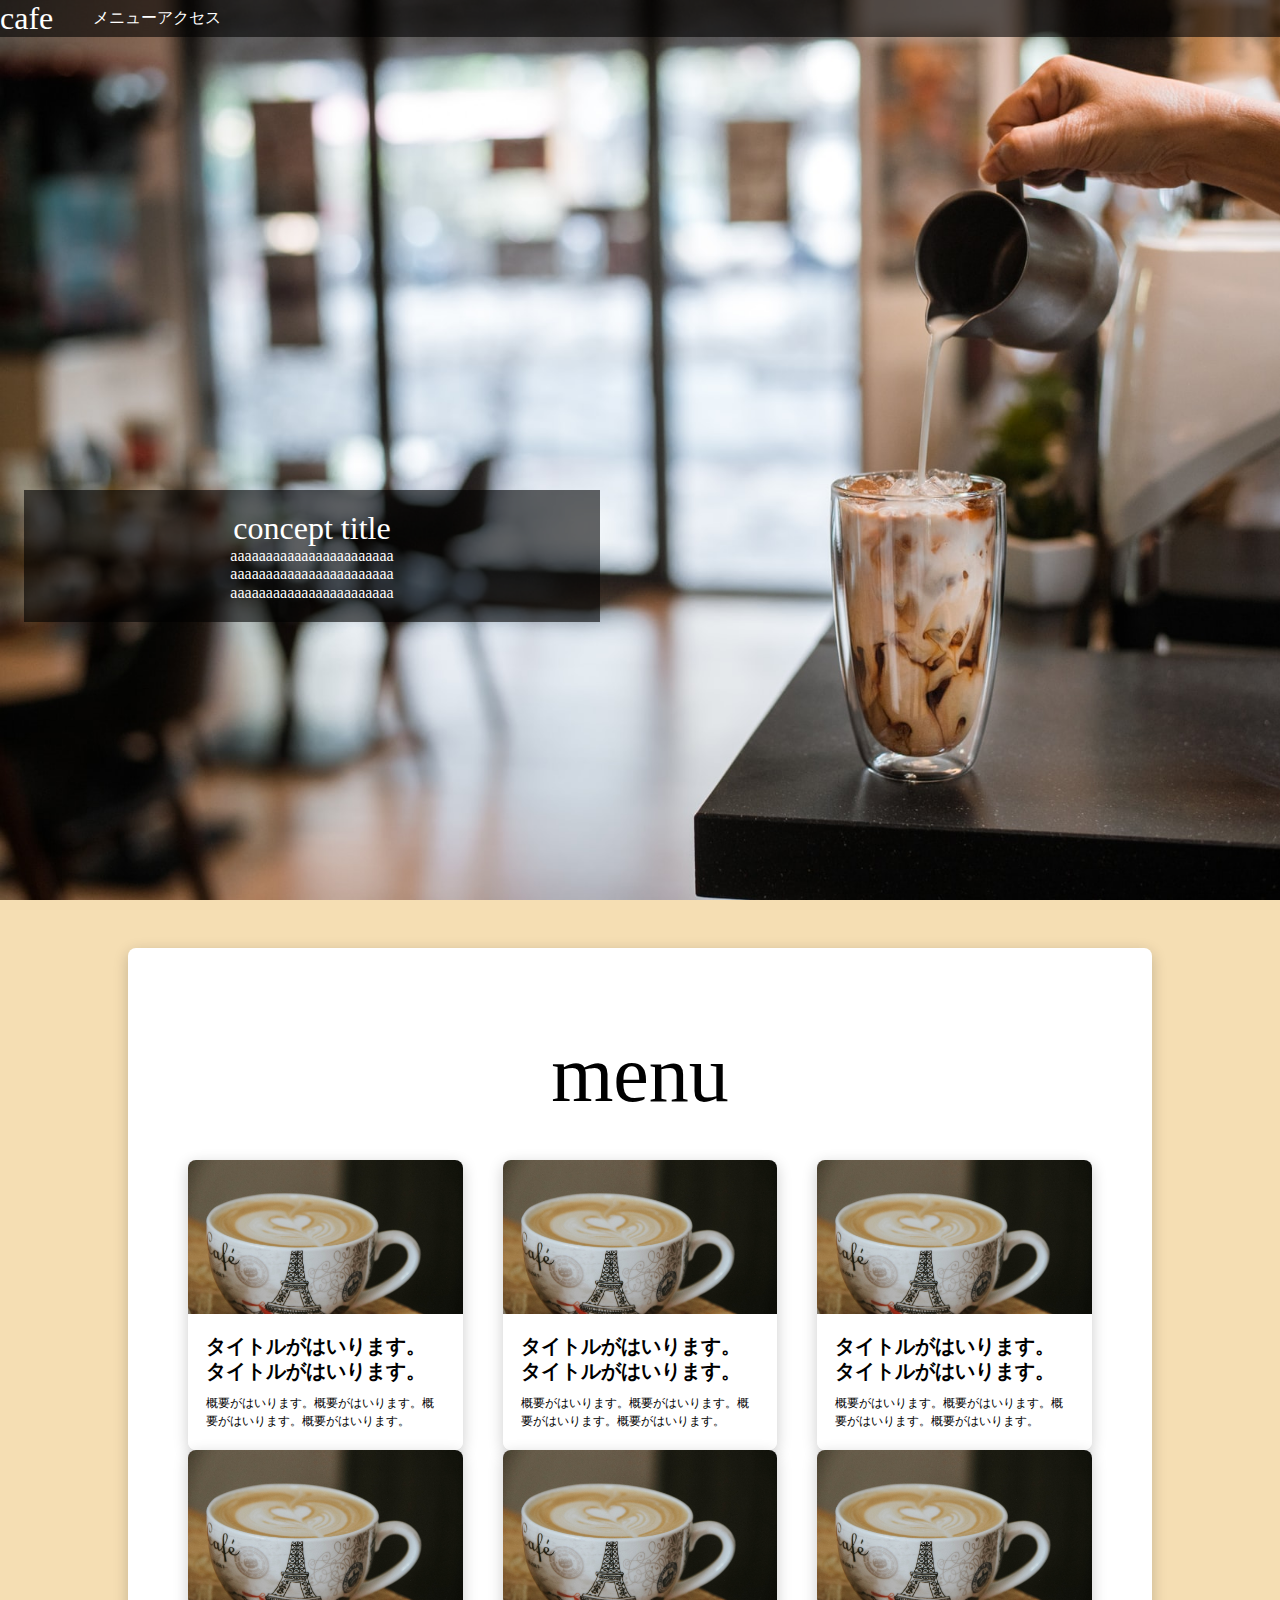
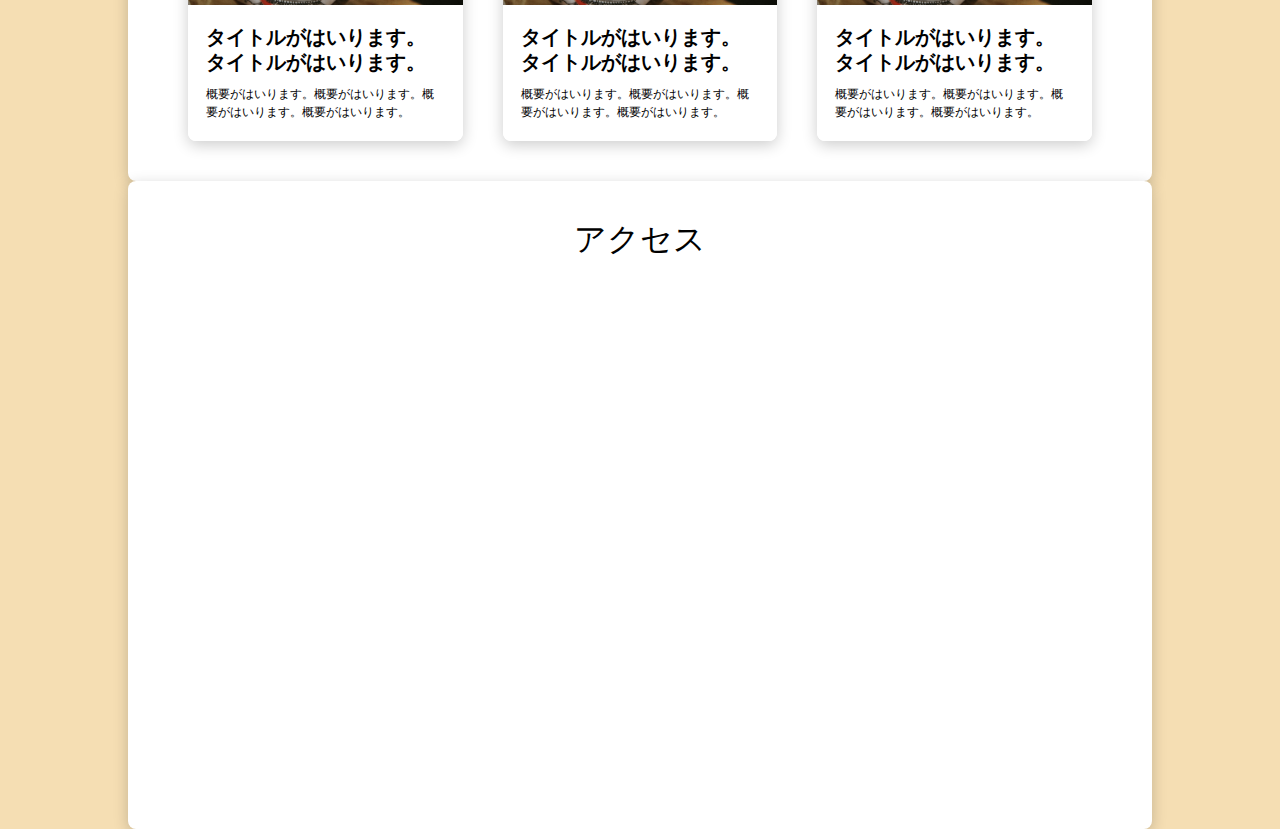
==== index.html @ 661baf91 "Add files via upload" ====
<!DOCTYPE html>
<html lang="ja">
<head>
    <meta charset="UTF-8">
    <meta http-equiv="X-UA-Compatible" content="IE=edge">
    <meta name="viewport" content="width=device-width, initial-scale=1.0">
    <link href="css\destyle.css" rel="stylesheet">
    <link href="css\style.css" rel="stylesheet">
    <title>cafe</title>
</head>
<body>
    <header>
        <h1>cafe</h1>
        <nav>
            <ul>
                <li><a href="#">メニュー</a></li>
                <li><a href="#">アクセス</a></li>
            </ul>
        </nav>
    </header>
    <nav></nav>
    <main>
        <section>        
            <div class="concept">
                <div class="concept__message">
                    <h2>concept title</h2>
                    <p>
                        aaaaaaaaaaaaaaaaaaaaaaa<br>
                        aaaaaaaaaaaaaaaaaaaaaaa<br>
                        aaaaaaaaaaaaaaaaaaaaaaa<br>
                    </p>
                </div>
            </div>
        </section>
        <section>
            <div class="menu">
                <h2>menu</h2>
                <div class="card">
                    <div class="card__list">
                        <div class="card__imgframe"></div>
                        <div class="card__textbox">
                            <div class="card__titletext">
                                タイトルがはいります。タイトルがはいります。
                            </div>
                            <div class="card__overviewtext">
                                概要がはいります。概要がはいります。概要がはいります。概要がはいります。
                            </div>
                        </div>
                    </div>
                    <div class="card__list">
                        <div class="card__imgframe"></div>
                        <div class="card__textbox">
                            <div class="card__titletext">
                                タイトルがはいります。タイトルがはいります。
                            </div>
                            <div class="card__overviewtext">
                                概要がはいります。概要がはいります。概要がはいります。概要がはいります。
                            </div>
                        </div>
                    </div>
                    <div class="card__list">
                        <div class="card__imgframe"></div>
                        <div class="card__textbox">
                            <div class="card__titletext">
                                タイトルがはいります。タイトルがはいります。
                            </div>
                            <div class="card__overviewtext">
                                概要がはいります。概要がはいります。概要がはいります。概要がはいります。
                            </div>
                        </div>
                    </div>
                    <div class="card__list">
                        <div class="card__imgframe"></div>
                        <div class="card__textbox">
                            <div class="card__titletext">
                                タイトルがはいります。タイトルがはいります。
                            </div>
                            <div class="card__overviewtext">
                                概要がはいります。概要がはいります。概要がはいります。概要がはいります。
                            </div>
                        </div>
                    </div>
                    <div class="card__list">
                        <div class="card__imgframe"></div>
                        <div class="card__textbox">
                            <div class="card__titletext">
                                タイトルがはいります。タイトルがはいります。
                            </div>
                            <div class="card__overviewtext">
                                概要がはいります。概要がはいります。概要がはいります。概要がはいります。
                            </div>
                        </div>
                    </div>
                    <div class="card__list">
                        <div class="card__imgframe"></div>
                        <div class="card__textbox">
                            <div class="card__titletext">
                                タイトルがはいります。タイトルがはいります。
                            </div>
                            <div class="card__overviewtext">
                                概要がはいります。概要がはいります。概要がはいります。概要がはいります。
                            </div>
                        </div>
                    </div>
                </div>
            </div>
        </section>
        <section>
            <div class="accsess">
                <h3>アクセス</h3>
                <div class="gmap">
                    <iframe src="https://www.google.com/maps/embed?pb=!1m18!1m12!1m3!1d31191.388119615473!2d135.78455340706674!3d34.740707335884814!2m3!1f0!2f0!3f0!3m2!1i1024!2i768!4f13.1!3m3!1m2!1s0x60013d51a88e0e37%3A0x4a9f90a00af54afe!2z5bGx5Z-O5pyo5rSl6YO15L6_5bGA!5e0!3m2!1sja!2sjp!4v1641148025998!5m2!1sja!2sjp" width="100%" height="450" style="border:0;" allowfullscreen="" loading="lazy"></iframe>
                </div>
            </div>
        </section>
    </main>
    <aside></aside>
    <footer></footer>
</body>
</html>
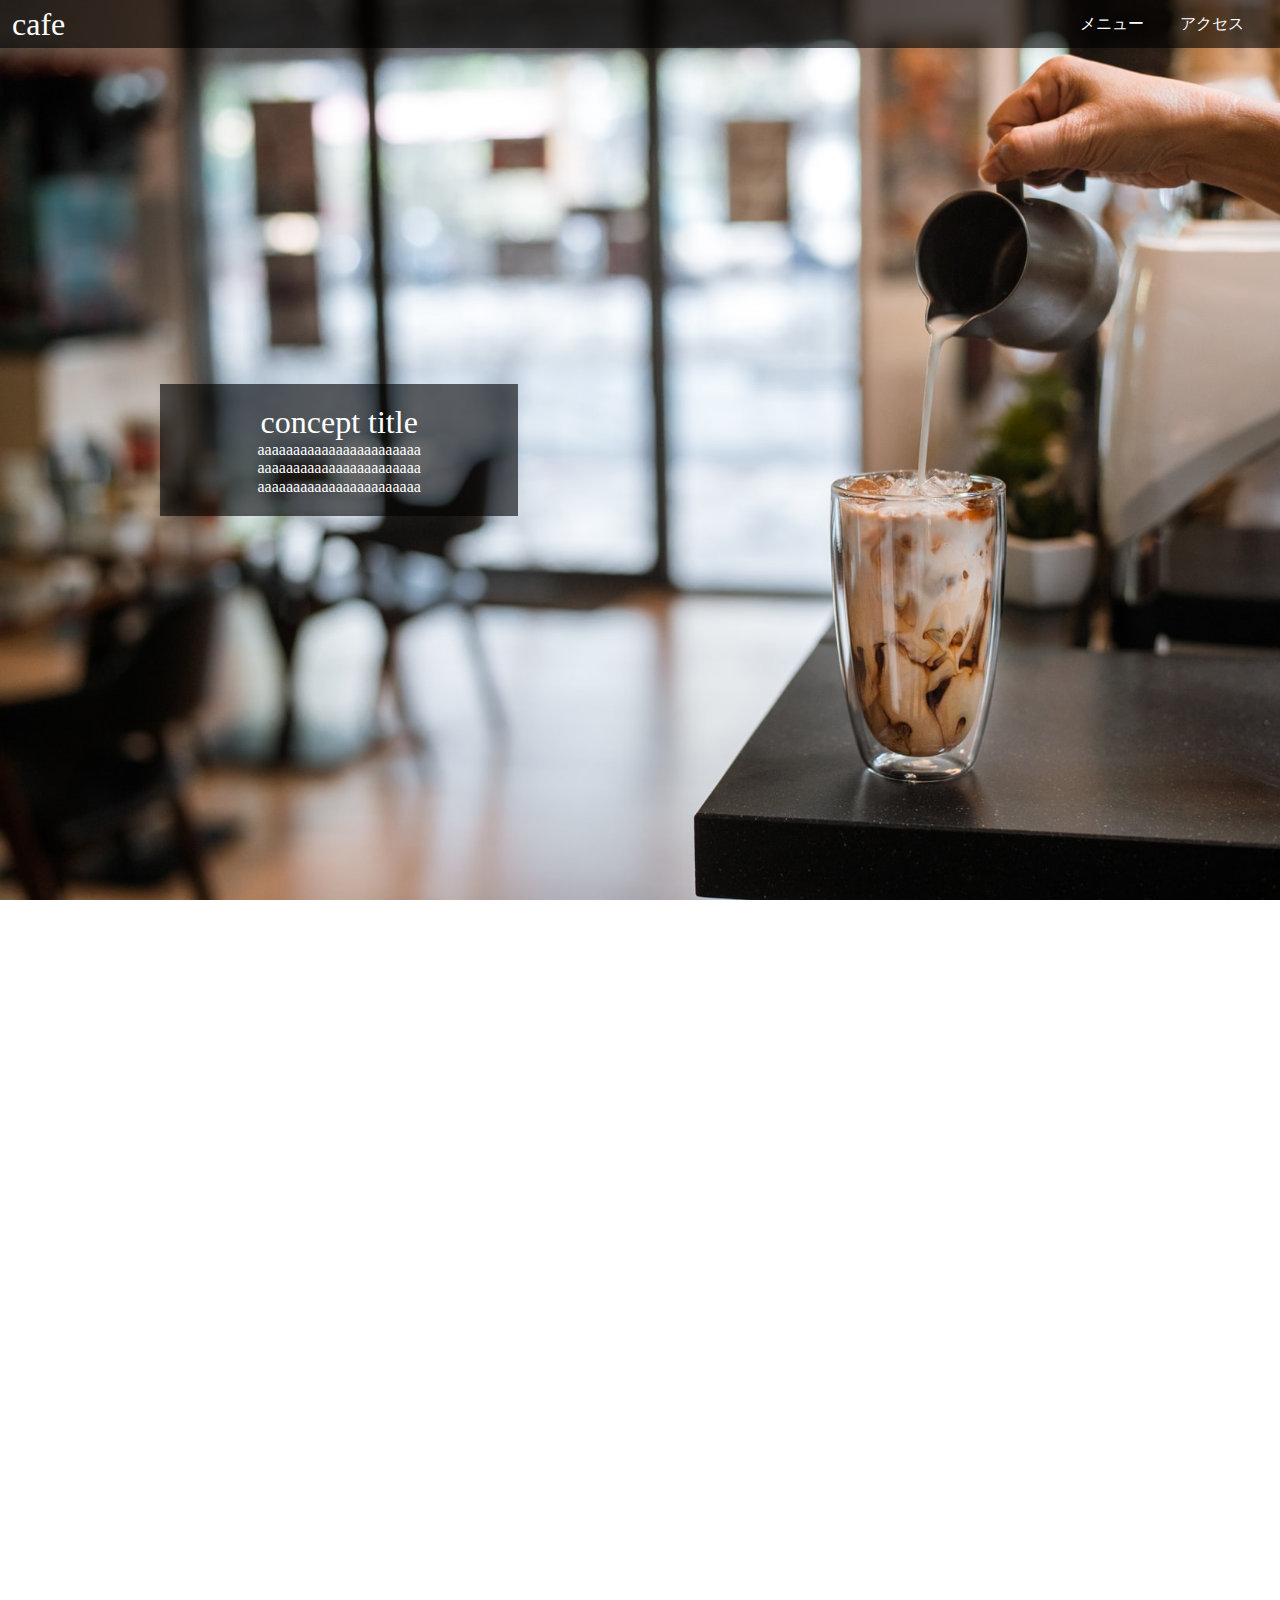
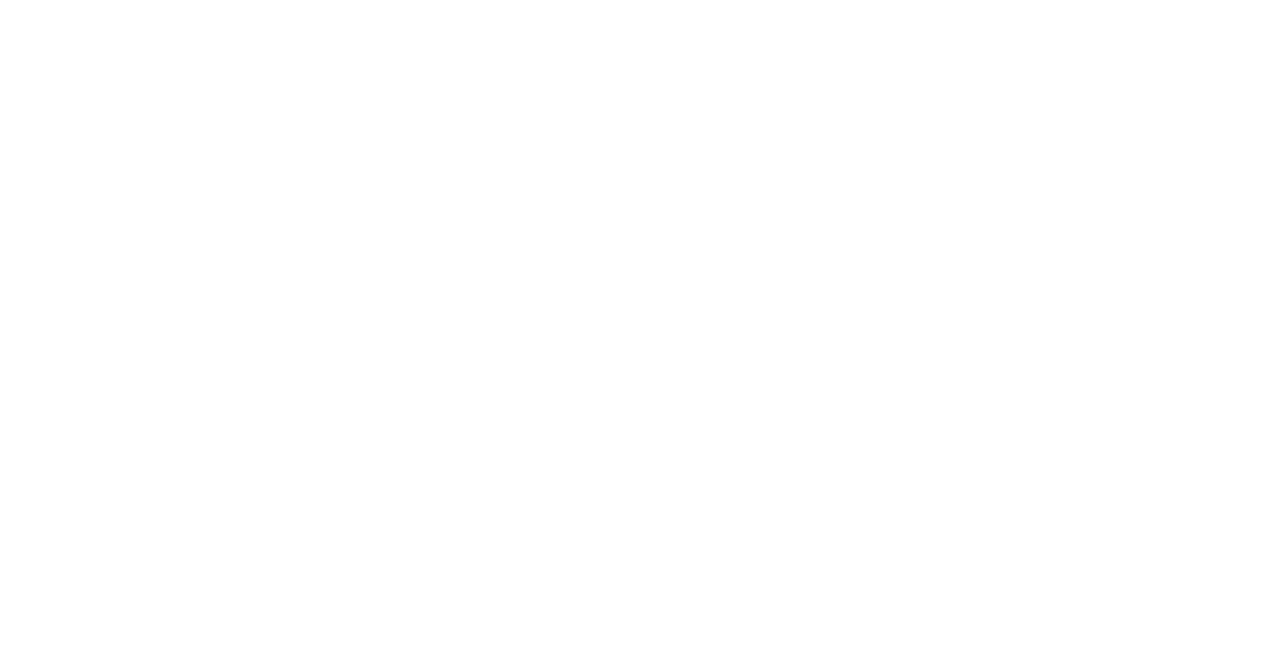
==== commit affd7e45: "Add files via upload" ====
--- a/index.html
+++ b/index.html
@@ -6,6 +6,8 @@
     <meta name="viewport" content="width=device-width, initial-scale=1.0">
     <link href="css\destyle.css" rel="stylesheet">
     <link href="css\style.css" rel="stylesheet">
+    <script type="text/javascript" src="./js/jquery.js"></script>
+    <script type="text/javascript" src="./js/jquery.inview.min.js"></script>
     <title>cafe</title>
 </head>
 <body>
@@ -22,7 +24,7 @@
     <main>
         <section>        
             <div class="concept">
-                <div class="concept__message">
+                <div class="concept__message fadeIn">
                     <h2>concept title</h2>
                     <p>
                         aaaaaaaaaaaaaaaaaaaaaaa<br>
@@ -33,8 +35,8 @@
             </div>
         </section>
         <section>
-            <div class="menu">
-                <h2>menu</h2>
+            <div class="menu fadeIn">
+                <h2>メニュー</h2>
                 <div class="card">
                     <div class="card__list">
                         <div class="card__imgframe"></div>
@@ -43,7 +45,7 @@
                                 タイトルがはいります。タイトルがはいります。
                             </div>
                             <div class="card__overviewtext">
-                                概要がはいります。概要がはいります。概要がはいります。概要がはいります。
+                                概要がはいります。概要がはいります。概要がはいります。
                             </div>
                         </div>
                     </div>
@@ -54,7 +56,7 @@
                                 タイトルがはいります。タイトルがはいります。
                             </div>
                             <div class="card__overviewtext">
-                                概要がはいります。概要がはいります。概要がはいります。概要がはいります。
+                                概要がはいります。概要がはいります。概要がはいります。
                             </div>
                         </div>
                     </div>
@@ -65,7 +67,7 @@
                                 タイトルがはいります。タイトルがはいります。
                             </div>
                             <div class="card__overviewtext">
-                                概要がはいります。概要がはいります。概要がはいります。概要がはいります。
+                                概要がはいります。概要がはいります。概要がはいります。
                             </div>
                         </div>
                     </div>
@@ -76,7 +78,7 @@
                                 タイトルがはいります。タイトルがはいります。
                             </div>
                             <div class="card__overviewtext">
-                                概要がはいります。概要がはいります。概要がはいります。概要がはいります。
+                                概要がはいります。概要がはいります。概要がはいります。
                             </div>
                         </div>
                     </div>
@@ -87,7 +89,7 @@
                                 タイトルがはいります。タイトルがはいります。
                             </div>
                             <div class="card__overviewtext">
-                                概要がはいります。概要がはいります。概要がはいります。概要がはいります。
+                                概要がはいります。概要がはいります。概要がはいります。
                             </div>
                         </div>
                     </div>
@@ -98,7 +100,7 @@
                                 タイトルがはいります。タイトルがはいります。
                             </div>
                             <div class="card__overviewtext">
-                                概要がはいります。概要がはいります。概要がはいります。概要がはいります。
+                                概要がはいります。概要がはいります。概要がはいります。
                             </div>
                         </div>
                     </div>
@@ -106,15 +108,25 @@
             </div>
         </section>
         <section>
-            <div class="accsess">
+            <div class="access fadeIn">
                 <h3>アクセス</h3>
-                <div class="gmap">
-                    <iframe src="https://www.google.com/maps/embed?pb=!1m18!1m12!1m3!1d31191.388119615473!2d135.78455340706674!3d34.740707335884814!2m3!1f0!2f0!3f0!3m2!1i1024!2i768!4f13.1!3m3!1m2!1s0x60013d51a88e0e37%3A0x4a9f90a00af54afe!2z5bGx5Z-O5pyo5rSl6YO15L6_5bGA!5e0!3m2!1sja!2sjp!4v1641148025998!5m2!1sja!2sjp" width="100%" height="450" style="border:0;" allowfullscreen="" loading="lazy"></iframe>
+                <div class="access__contents">
+                    <div class="access__text">
+                        <p>
+                            jyuusyo <br>
+                            080-0000-0000 <br>
+                            mell <br>
+                            定休日(土・日)10:00
+                        </p>
+                    </div>
+                    <div class="gmap">
+                        <iframe src="https://www.google.com/maps/embed?pb=!1m18!1m12!1m3!1d31191.388119615473!2d135.78455340706674!3d34.740707335884814!2m3!1f0!2f0!3f0!3m2!1i1024!2i768!4f13.1!3m3!1m2!1s0x60013d51a88e0e37%3A0x4a9f90a00af54afe!2z5bGx5Z-O5pyo5rSl6YO15L6_5bGA!5e0!3m2!1sja!2sjp!4v1641148025998!5m2!1sja!2sjp" width="100%" height="800" style="border:0;" allowfullscreen="" loading="lazy"></iframe>
+                    </div>
                 </div>
             </div>
         </section>
     </main>
-    <aside></aside>
     <footer></footer>
+    <script type="text/javascript" src="./js/script.js"></script>
 </body>
 </html>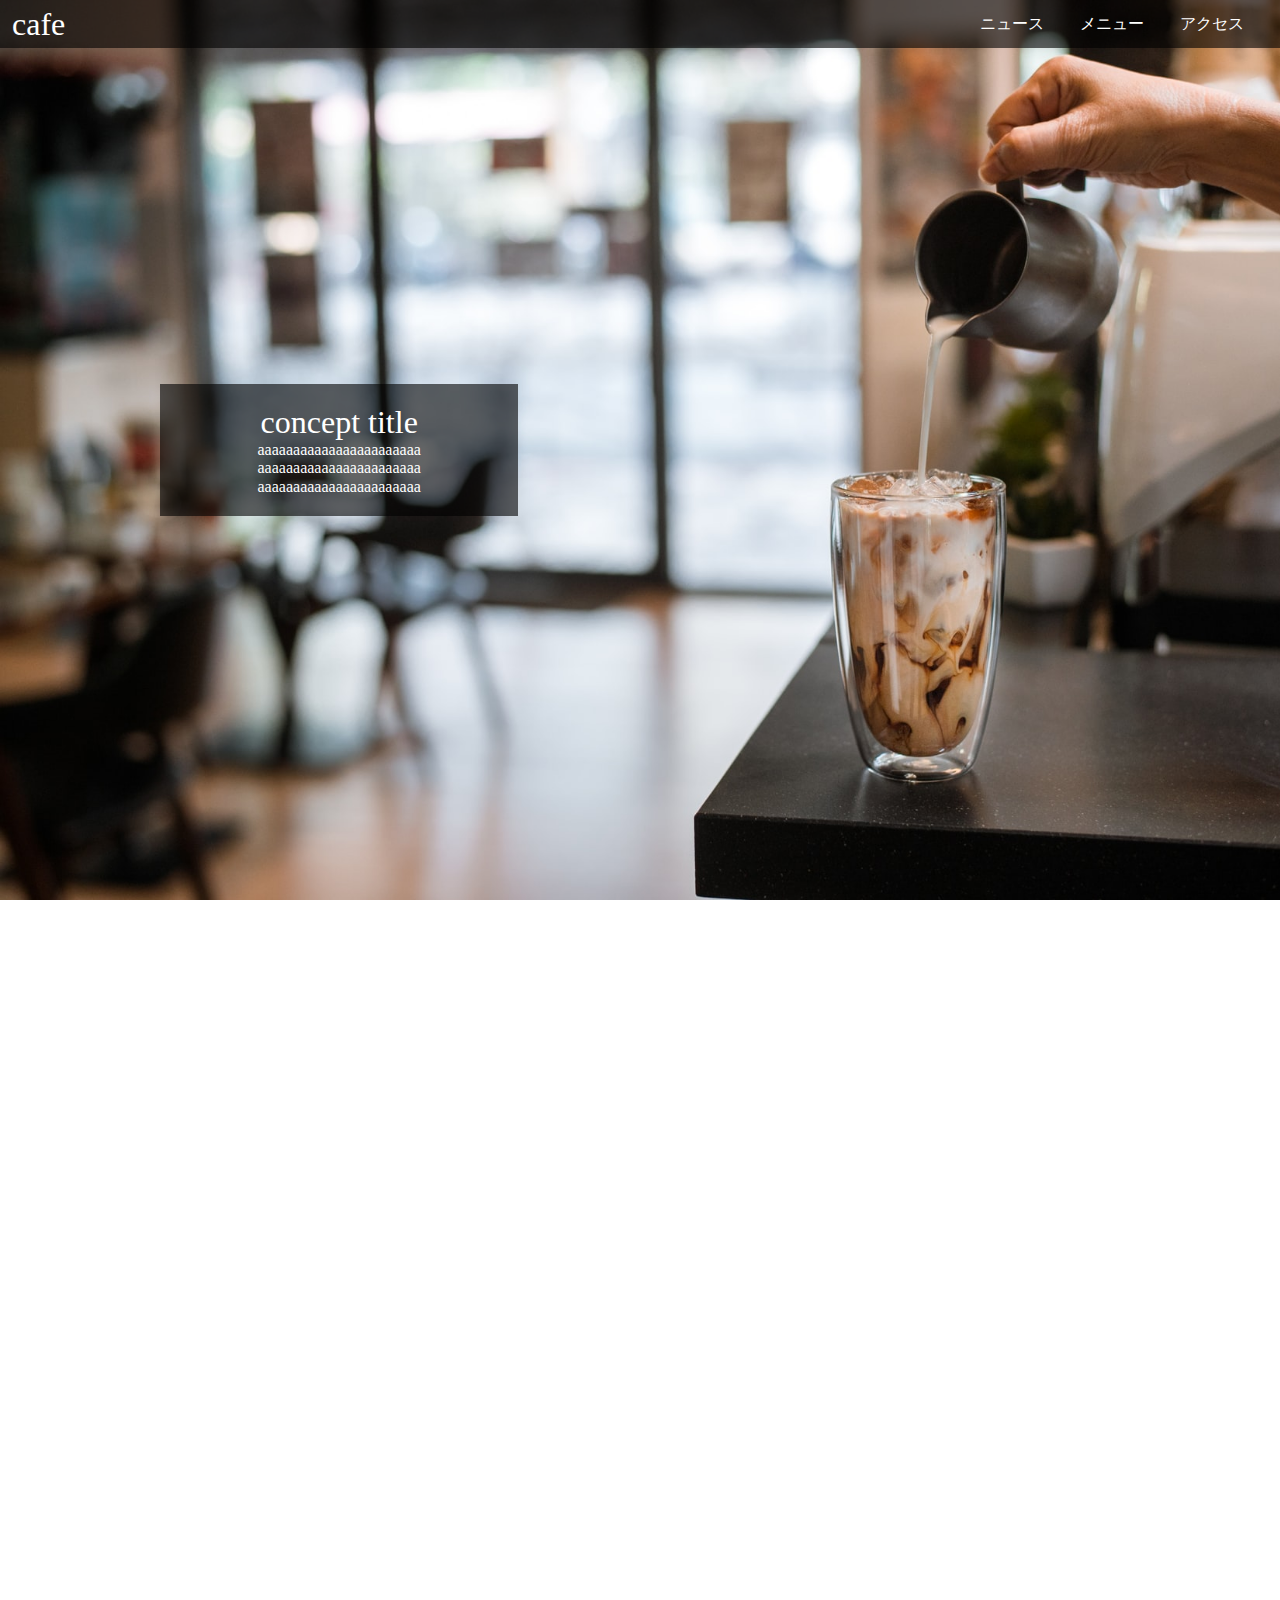
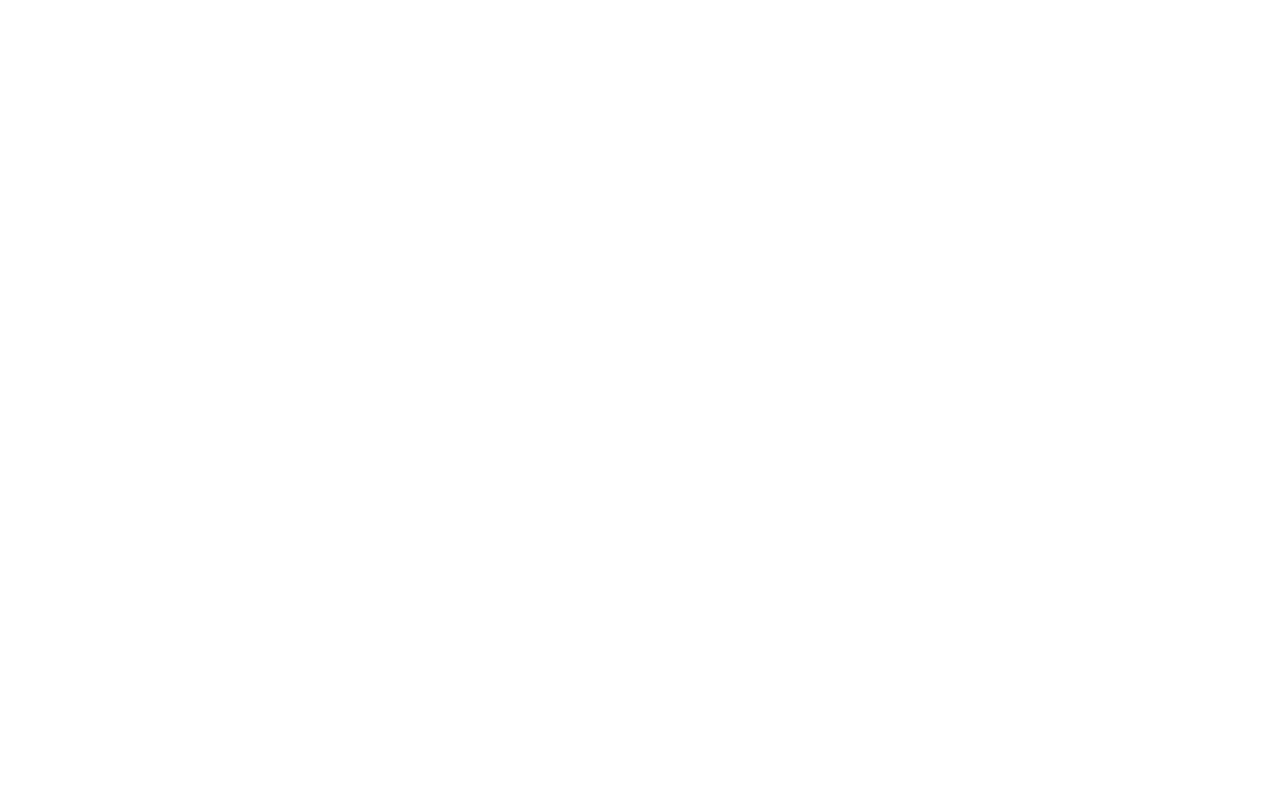
==== commit e7549f34: "Add files via upload" ====
--- a/index.html
+++ b/index.html
@@ -15,8 +15,9 @@
         <h1>cafe</h1>
         <nav>
             <ul>
-                <li><a href="#">メニュー</a></li>
-                <li><a href="#">アクセス</a></li>
+                <li><a href="#news">ニュース</a></li>
+                <li><a href="#menu">メニュー</a></li>
+                <li><a href="#access">アクセス</a></li>
             </ul>
         </nav>
     </header>
@@ -34,9 +35,22 @@
                 </div>
             </div>
         </section>
-        <section>
+        <section id="news">
+            <div class="news fadeIn">
+                <h3>ニュース</h3>
+                <dl class="ac">
+                    <dt class="ac-parent">news</dt>
+                    <dd class="ac-child">中身</dd>
+                    <dt class="ac-parent">news</dt>
+                    <dd class="ac-child">中身</dd>
+                    <dt class="ac-parent">news</dt>
+                    <dd class="ac-child">中身</dd>
+                </dl>
+            </div>
+        </section>
+        <section id="menu">
             <div class="menu fadeIn">
-                <h2>メニュー</h2>
+                <h3>メニュー</h3>
                 <div class="card">
                     <div class="card__list">
                         <div class="card__imgframe"></div>
@@ -107,7 +121,7 @@
                 </div>
             </div>
         </section>
-        <section>
+        <section id="access">
             <div class="access fadeIn">
                 <h3>アクセス</h3>
                 <div class="access__contents">
@@ -126,7 +140,6 @@
             </div>
         </section>
     </main>
-    <footer></footer>
     <script type="text/javascript" src="./js/script.js"></script>
 </body>
 </html>